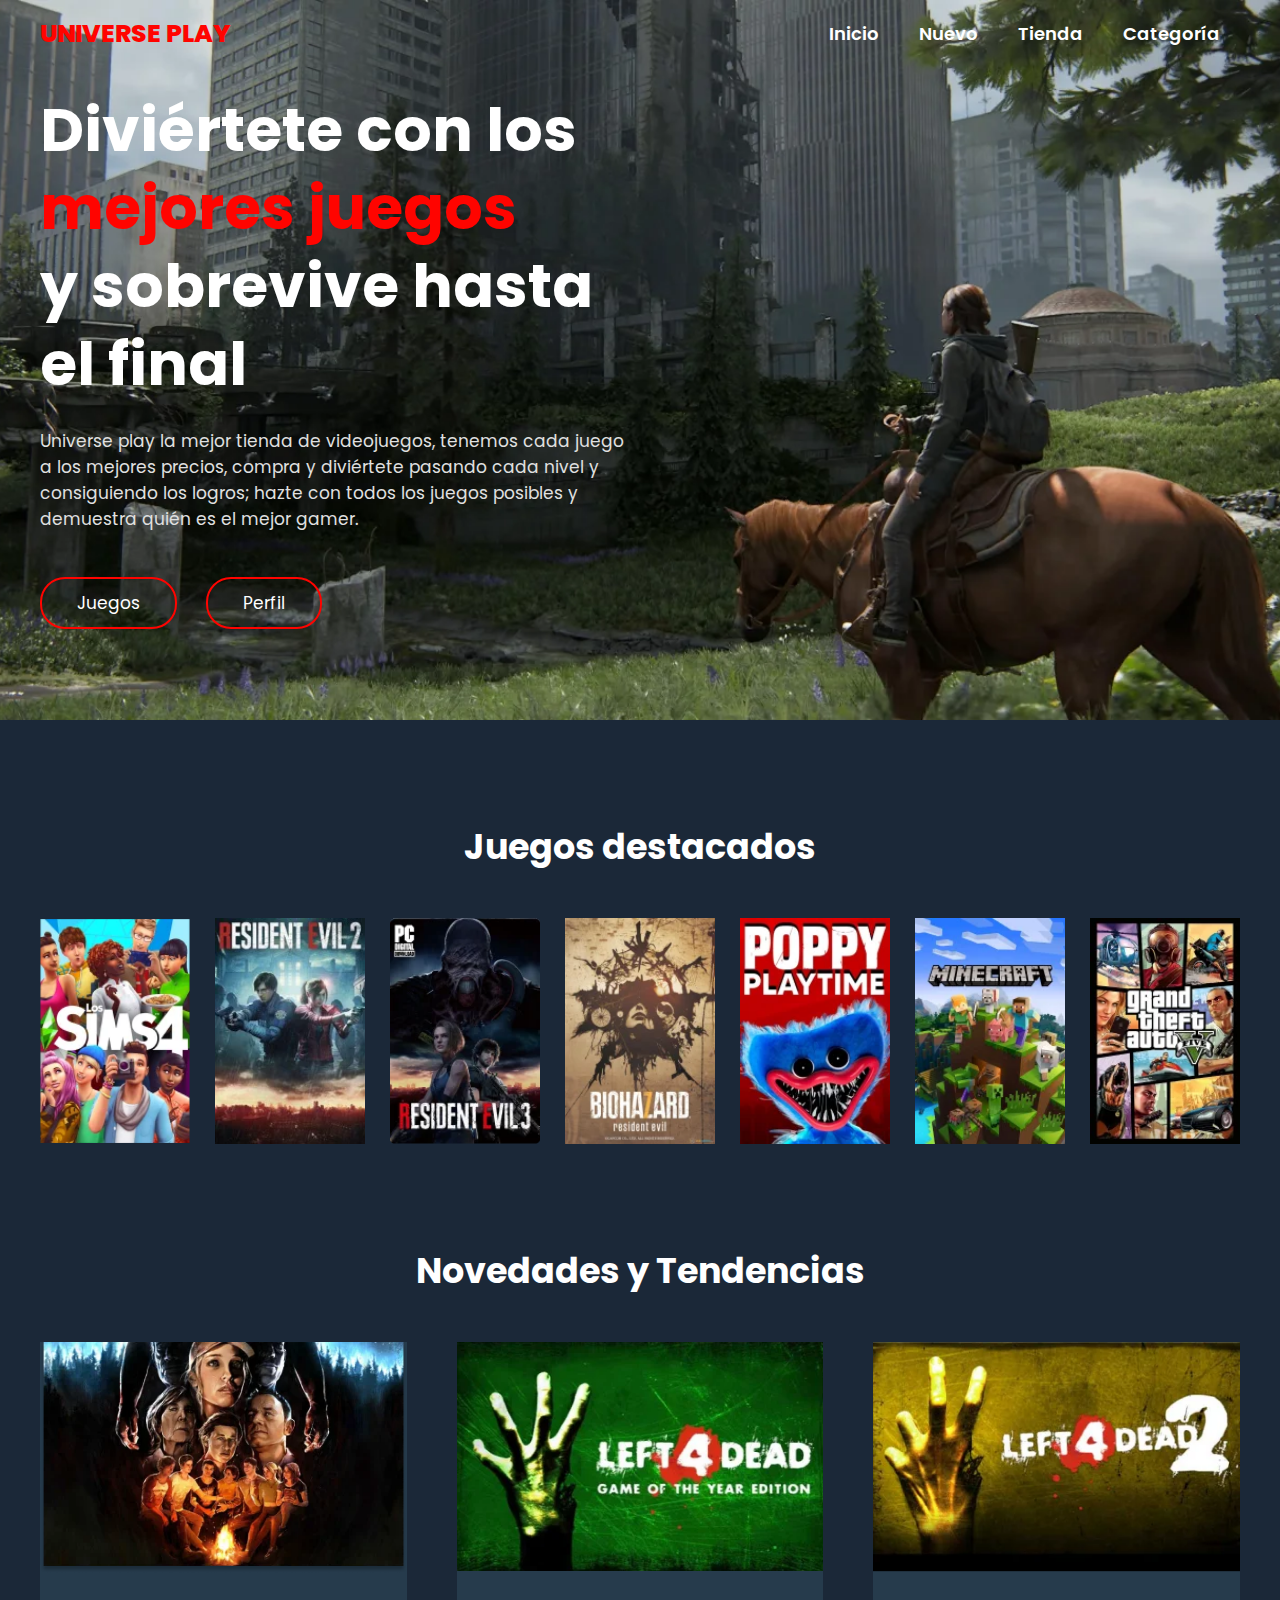
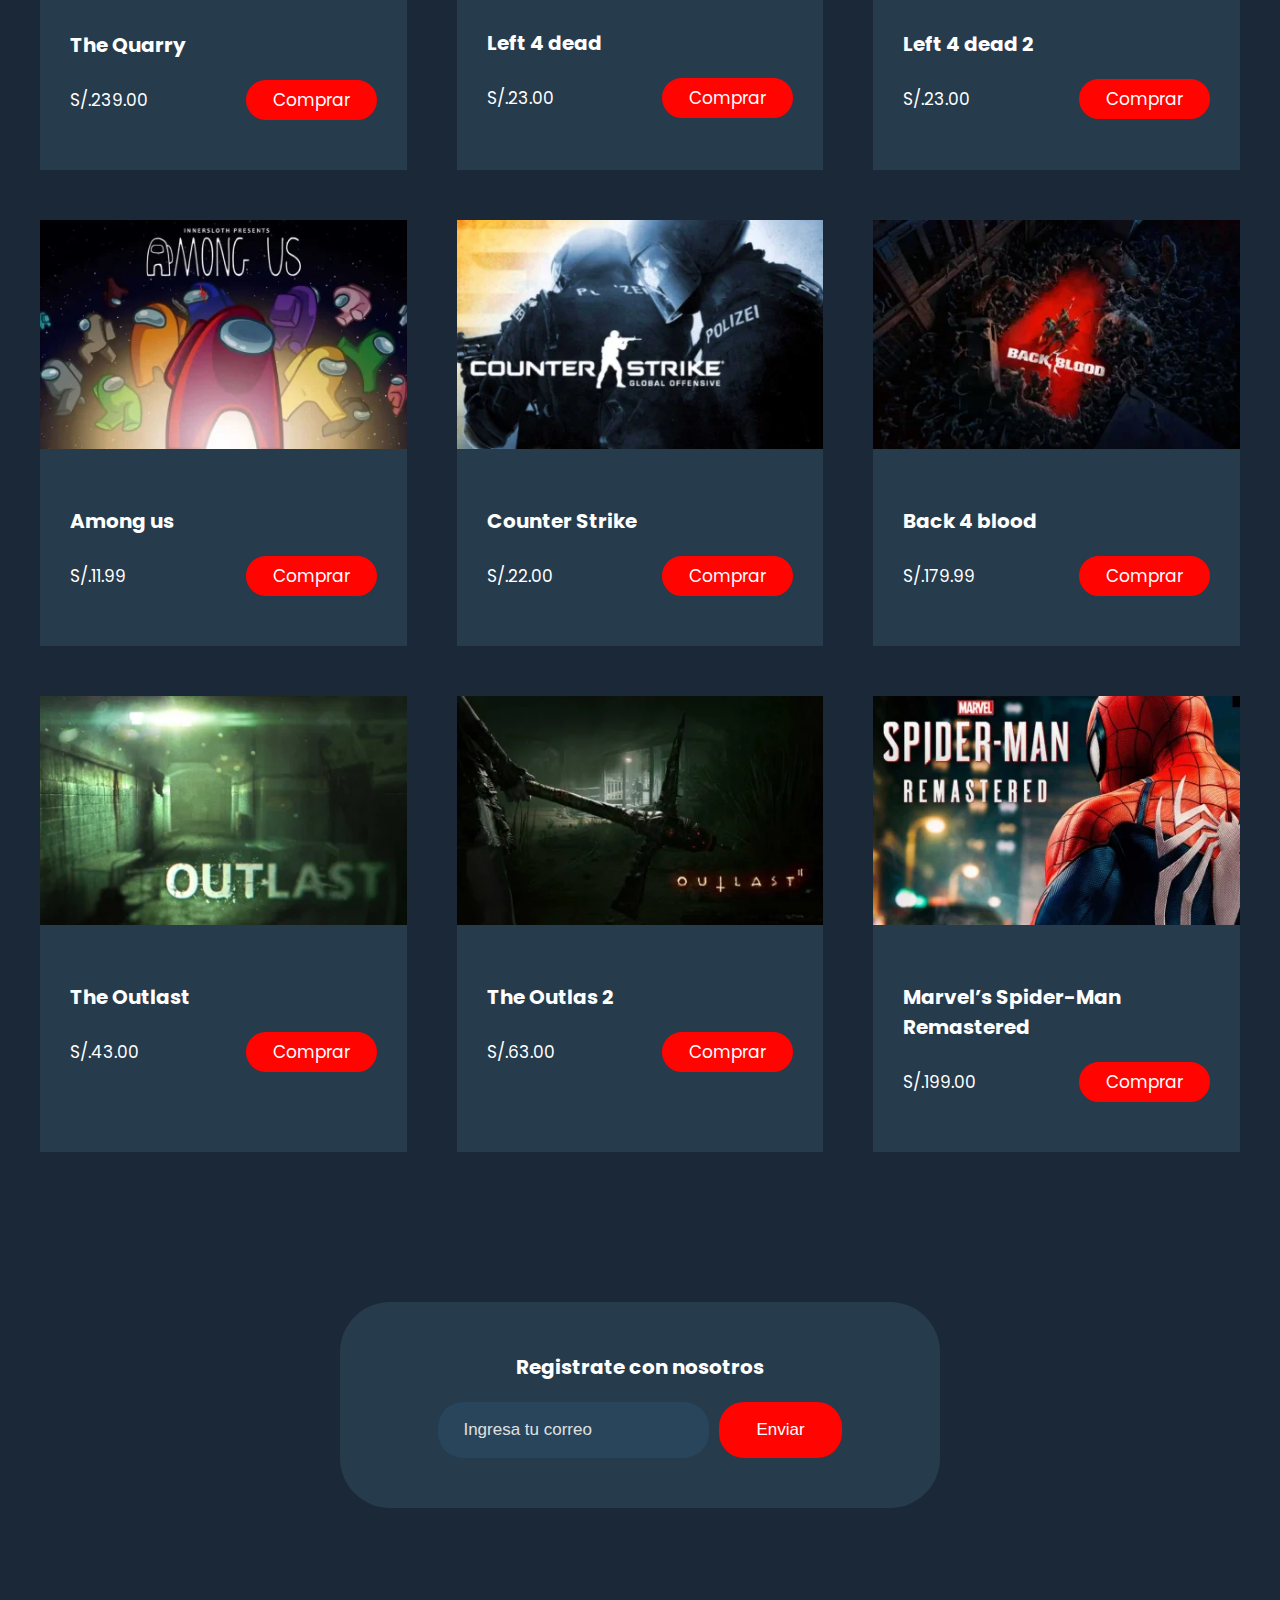
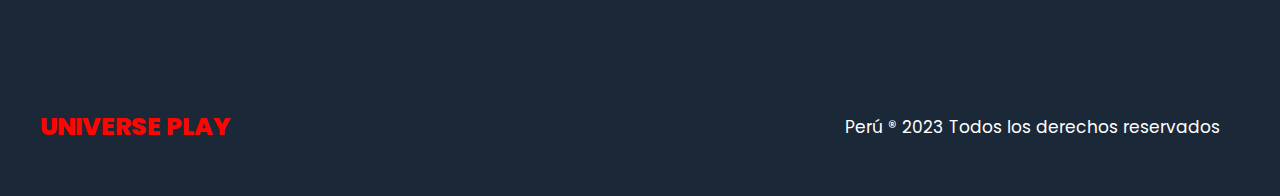
==== index.html @ 7508b54a "nuevo" ====
<!DOCTYPE html>
<html lang="es">
<head>
    <meta charset="UTF-8">
    <meta name="viewport" content="width=device-width, initial-scale=1.0">
    <title>UNIVERSE PLAY</title>
    <meta name="description" content="Universe Play la mejor tienda de videojuegos, tenemos cada juego a los mejores precios, compra y diviértete pasando cada nivel y consiguiendo los logros; hazte con todos los juegos posibles y demuestra quién es el mejor gamer.">
    <link rel="stylesheet" href="style.css">
    <link rel="shortcut icon" href="imagenes/LOGO.ico" type="image/x-icon">
    <script src="https://static.elfsight.com/platform/platform.js" data-use-service-core defer></script>
    <meta name="google-site-verification" content="KgB0uCTA57K8g4gdoCrODsPrzwTUhMM-ln1nJtq9g6k" />
</head>

<body>
    <header class="header">
        <div class="menu container">
            <a href="#" class="logo">UNIVERSE PLAY</a>
            <input type="checkbox" name="" id="menu">
            <label for="menu">
                <img src="imagenes/menu.webp" class="menu-icono" alt="menu">
            </label>
            <nav class="navbar">
                <ul>
                    <li><a href="#">Inicio</a></li>
                    <li><a href="#">Nuevo</a></li>
                    <li><a href="#">Tienda</a></li>
                    <li><a href="#">Categoría</a></li>
                </ul>
            </nav>
        </div>
        <div class="header-content container">
            <div class="header-txt">
                <h1>Diviértete con los<span> mejores juegos</span> <br> y sobrevive hasta el final</h1>
                <p>
                    Universe play la mejor tienda de videojuegos, tenemos cada juego a los mejores precios, compra y diviértete pasando cada nivel y consiguiendo los logros; hazte con todos los juegos posibles y demuestra quién es el mejor gamer.
                </p>
                <div class="butones">
                    <a href="#" class="btn-1">Juegos</a>
                    <a href="#" class="btn-1">Perfil</a>
                </div>
            </div>
        </div>

    </header>

    <section class="popular container">

        <h2>Juegos destacados</h2>

        <div class="popular-content">
            <img src="imagenes/los sims.webp" alt="Los sims">
            <img src="imagenes/resident evil 2.webp" alt="Resident Evil 2">
            <img src="imagenes/resident evil 3.webp" alt="Resident Evil 3">
            <img src="imagenes/resident evil 7.webp" alt="Resident Evil 7">
            <img src="imagenes/poppy play time.webp" alt="Poppy playtime">
            <img src="imagenes/minecraft.webp" alt="Minecraft">
            <img src="imagenes/gta v.webp" alt="Gta V">
        </div>
    </section>

    <main class="product container">

        <h2>Novedades y Tendencias</h2>

        <div class="product-content">

            <div class="product-1">
                <img src="imagenes/the quarry.webp" alt="The Quarry">
                <div class="product-txt">
                    <h3>The Quarry</h3>
                    <div class="price">
                        <p>S/.239.00</p>
                        <a href="#" class="btn-2">Comprar</a>
                    </div>
                </div>
            </div>

            <div class="product-1">
                <img src="imagenes/left 4 dead.webp" alt="Left 4 dead">
                <div class="product-txt">
                    <h3>Left 4 dead</h3>
                    <div class="price">
                        <p>S/.23.00</p>
                        <a href="#" class="btn-2">Comprar</a>
                    </div>
                </div>
            </div>

            <div class="product-1">
                <img src="imagenes/left 4 dead 2.webp" alt="Left 4 dead 2">
                <div class="product-txt">
                    <h3>Left 4 dead 2</h3>
                    <div class="price">
                        <p>S/.23.00</p>
                        <a href="#" class="btn-2">Comprar</a>
                    </div>
                </div>
            </div>

            <div class="product-1">
                <img src="imagenes/Among us.webp" alt="Among Us">
                <div class="product-txt">
                    <h3>Among us</h3>
                    <div class="price">
                        <p>S/.11.99</p>
                        <a href="#" class="btn-2">Comprar</a>
                    </div>
                </div>
            </div>

            <div class="product-1">
                <img src="imagenes/counter strike.webp" alt="CounteR Strike">
                <div class="product-txt">
                    <h3>Counter Strike</h3>
                    <div class="price">
                        <p>S/.22.00</p>
                        <a href="#" class="btn-2">Comprar</a>
                    </div>
                </div>
            </div>

            <div class="product-1">
                <img src="imagenes/back 4 blood.webp" alt="Back 4 Blood">
                <div class="product-txt">
                    <h3>Back 4 blood</h3>
                    <div class="price">
                        <p>S/.179.99</p>
                        <a href="#" class="btn-2">Comprar</a>
                    </div>
                </div>
            </div>

            <div class="product-1">
                <img src="imagenes/outlas.webp" alt="Outlas">
                <div class="product-txt">
                    <h3>The Outlast</h3>
                    <div class="price">
                        <p>S/.43.00</p>
                        <a href="#" class="btn-2">Comprar</a>
                    </div>
                </div>
            </div>

            <div class="product-1">
                <img src="imagenes/outlas 2.webp" alt="Outlas 2">
                <div class="product-txt">
                    <h3>The Outlas 2</h3>
                    <div class="price">
                        <p>S/.63.00</p>
                        <a href="#" class="btn-2">Comprar</a>
                    </div>
                </div>
            </div>

            <div class="product-1">
                <img src="imagenes/spider man.webp" alt="Spider-Man Remastered">
                <div class="product-txt">
                    <h3>Marvel’s Spider-Man Remastered</h3>
                    <div class="price">
                        <p>S/.199.00</p>
                        <a href="#" class="btn-2">Comprar</a>
                    </div>
                </div>
            </div>

        </div>
    </main>

    <section class="contact container">

        <div class="contact-content">
            <h3>Registrate con nosotros</h3>
            <form>
                <input type="email" placeholder="Ingresa tu correo">
                <input type="submit" class="btn-3" value="Enviar">
            </form>
        </div>

    </section>

    <footer class="footer container">

        <div class="link">
            <a href="#" class="logo">UNIVERSE PLAY</a>
        </div>

        <div class="link">
            <ul>
                <li><a href="#">Perú ® 2023 Todos los derechos reservados</a></li>
            </ul>
        </div>

    </footer>

</body>
</html>
---- style.css ----
@import url('https://fonts.googleapis.com/css2?family=Inter:wght@800&family=Poppins:wght@400;500;700;800&display=swap');

* {
    margin: 0;
    padding: 0;
    box-sizing: border-box;
    text-decoration: none;
    list-style: none;
}

body {
    font-family: 'Poppins', sans-serif;
    background-color: #1b2838;
}

img {
    max-width: 100%;
}

.container {
    max-width: 1200px;
    margin: 0 auto;
}

.header {
    background-image: url(imagenes/principal.webp);
    background-position: center center;
    background-repeat: no-repeat;
    background-size: cover;
    display: flex;
    align-items: center;
    min-height: 80vh;
    padding: 80px 0;
}

.menu {
    position: absolute;
    top: 0;
    left: 0;
    right: 0;
    display: flex;
    align-items: center;
    justify-content: space-between;
}

.logo {
    color: #ff0400;
    font-size: 25px;
    font-weight: 800;
    text-transform: uppercase;
}

.menu .navbar ul li {
    position: relative;
    float: left;
}

.menu .navbar ul li a {
    font-size: 18px;
    padding: 20px;
    color: white;
    font-weight: 600;
    display: block;
}

.menu .navbar ul li a:hover {
    color: #ff0400;
}

#menu {
    display: none;
}

.menu-icono {
    width: 25px;
}

.menu label {
    cursor: pointer;
    display: none;
}

.header-content {
    display: flex;
}

.header-txt {
    flex-basis: 50%;
}

.header-txt h1 {
    font-size: 60px;
    color: white;
    line-height: 1.3;
    margin-bottom: 25px;
}

.header-txt span {
    color: #ff0400;
}

.header-txt p {
    font-size: 17px;
    color: #e0e0e0;
    margin-bottom: 45px;
}

.butons {
    display: flex;
}

.btn-1, .btn-2, .btn-3 {
    display: inline-block;
    padding: 11px 35px;
    border: 2px solid #ff0400;
    border-radius: 25px;
    margin-right: 25px;
    font-size: 17px;
    color: white;
}

.btn-1:hover {
    background-color: #ff0400;
}

.popular {
    padding: 100px 0;
    text-align: center;
}

h2 {
    color: white;
    font-size: 35px;
    margin-bottom: 45px;
    text-align: center;
}

.popular-content {
    display: flex;
    justify-content: space-between;
    
}

.popular-content img {
    width: 150px;
}

.product-content {
    display: grid;
    grid-template-columns: repeat(3, 1fr);
    gap: 50px;
}

.product-1 {
    background-color: #263b4c;
}

.product-txt {
    padding: 50px 30px;
}

h3 {
    font-size: 20px;
    color: white;
    margin-bottom: 20px;
}

.price {
    display: flex;
    justify-content: space-between;
    align-items: center;
}

.price p {
    font-size: 17px;
    color: white;
}

.btn-2 {
    padding: 5px 25px;
    background-color: #ff0400;
    margin-right: 0;
}

.contact {
    padding: 150px 300px;
}

.contact-content {
    background-color: #263b4c;
    text-align: center;
    padding: 50px;
    border-radius: 50px;
}

form {
    display: flex;
    justify-content: center;
    margin-top: 20px;
}

input {
    padding: 18px 25px;
    background-color: #29455b;
    border: 0;
    border-radius: 25px;
    outline: none;
    margin-right: 10px;
    color: white;
    font-size: 17px;
}

::placeholder {
    color: #E0E0E0;
    font-size: 17px; 
}

.btn-3 {
    background-color: #ff0400;
    cursor: pointer;
    margin-right: 0;
}

.footer {
    display: flex;
    justify-content: space-between;
    align-items: center;
    padding: 50px 0;
}

.link ul {
    display: flex;
}

.link ul li > a {
    font-size: 17px;
    color: white;
    margin-right: 20px;
}

.link ul li > a:hover {
    color: #29455b;
}

@media (max-width: 991px) {

    .menu {
        padding: 20px;
    }

    .menu label {
        display: initial;
    }

    .menu .navbar {
        position: absolute;
        top: 100%;
        left: 0;
        right: 0;
        background-color: #29455b;
        display: none;
    }

    .menu .navbar ul li a:hover {
        color: #1B1726;
    }

    .menu .navbar ul li {
        width: 100%;
    }

    #menu:checked ~ .navbar {
        display: initial;
    }

    .header {
        min-height: 0vh;
        padding: 80px 30px 50px 30px;
    }

    .header-txt {
        text-align: center;
        flex-basis: 100%;
    }

    .header-txt h1 {
        font-size: 50px;
        margin-bottom: 15px;
    }

    .butons {
        justify-content: center;
    }

    .btn-1:last-of-type {
        margin-right: 0;
    }

    .popular {
        display: none;
    }

    .product {
        padding: 30px;
    }

    .product-content {
        grid-template-columns: repeat(1,1fr);
        gap: 30px;
    }

    .product-1 img {
        width: 100%;
    }

    .contact {
        padding: 30px;
    }

    form {
        flex-direction: column;
    }

    input {
        margin: 0 0 20px 0;
    }

    .footer {
        flex-direction: column;
        text-align: center;
    }

    .link ul {
        margin-top: 20px;
    }
}
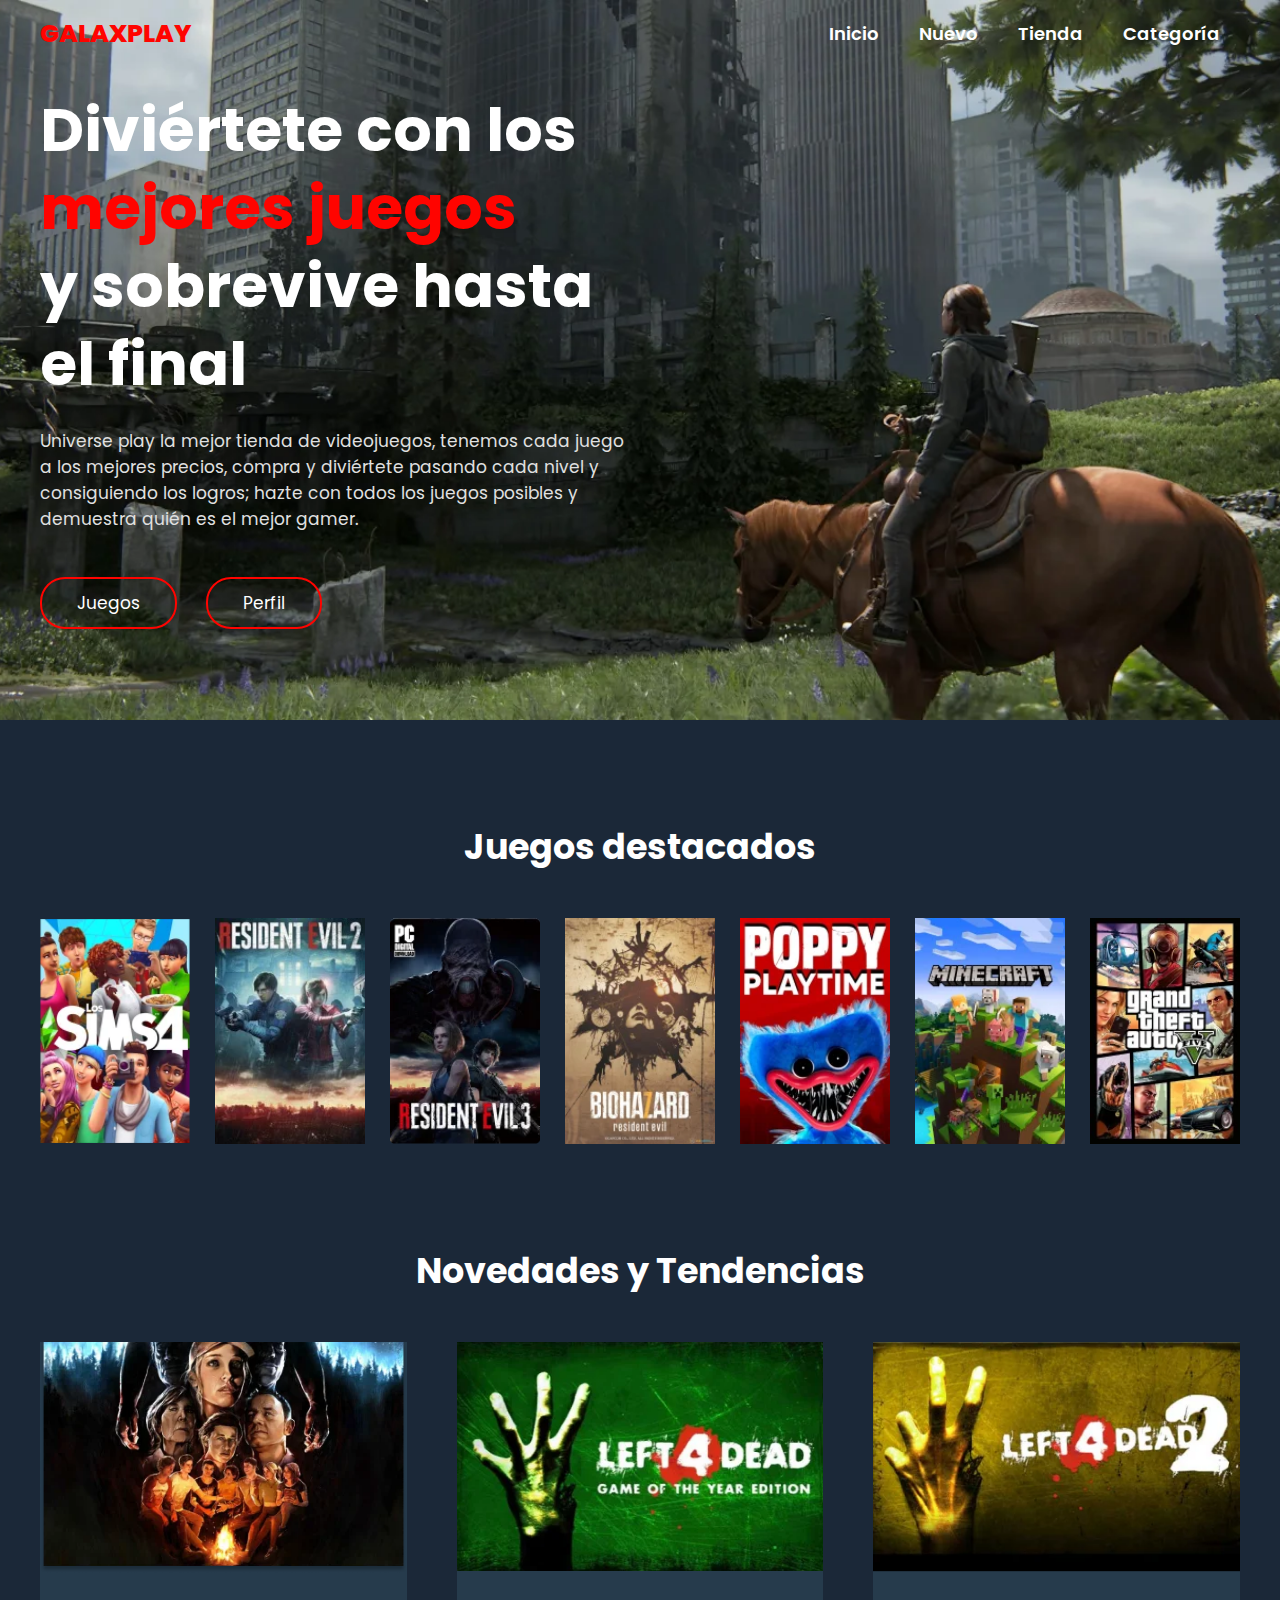
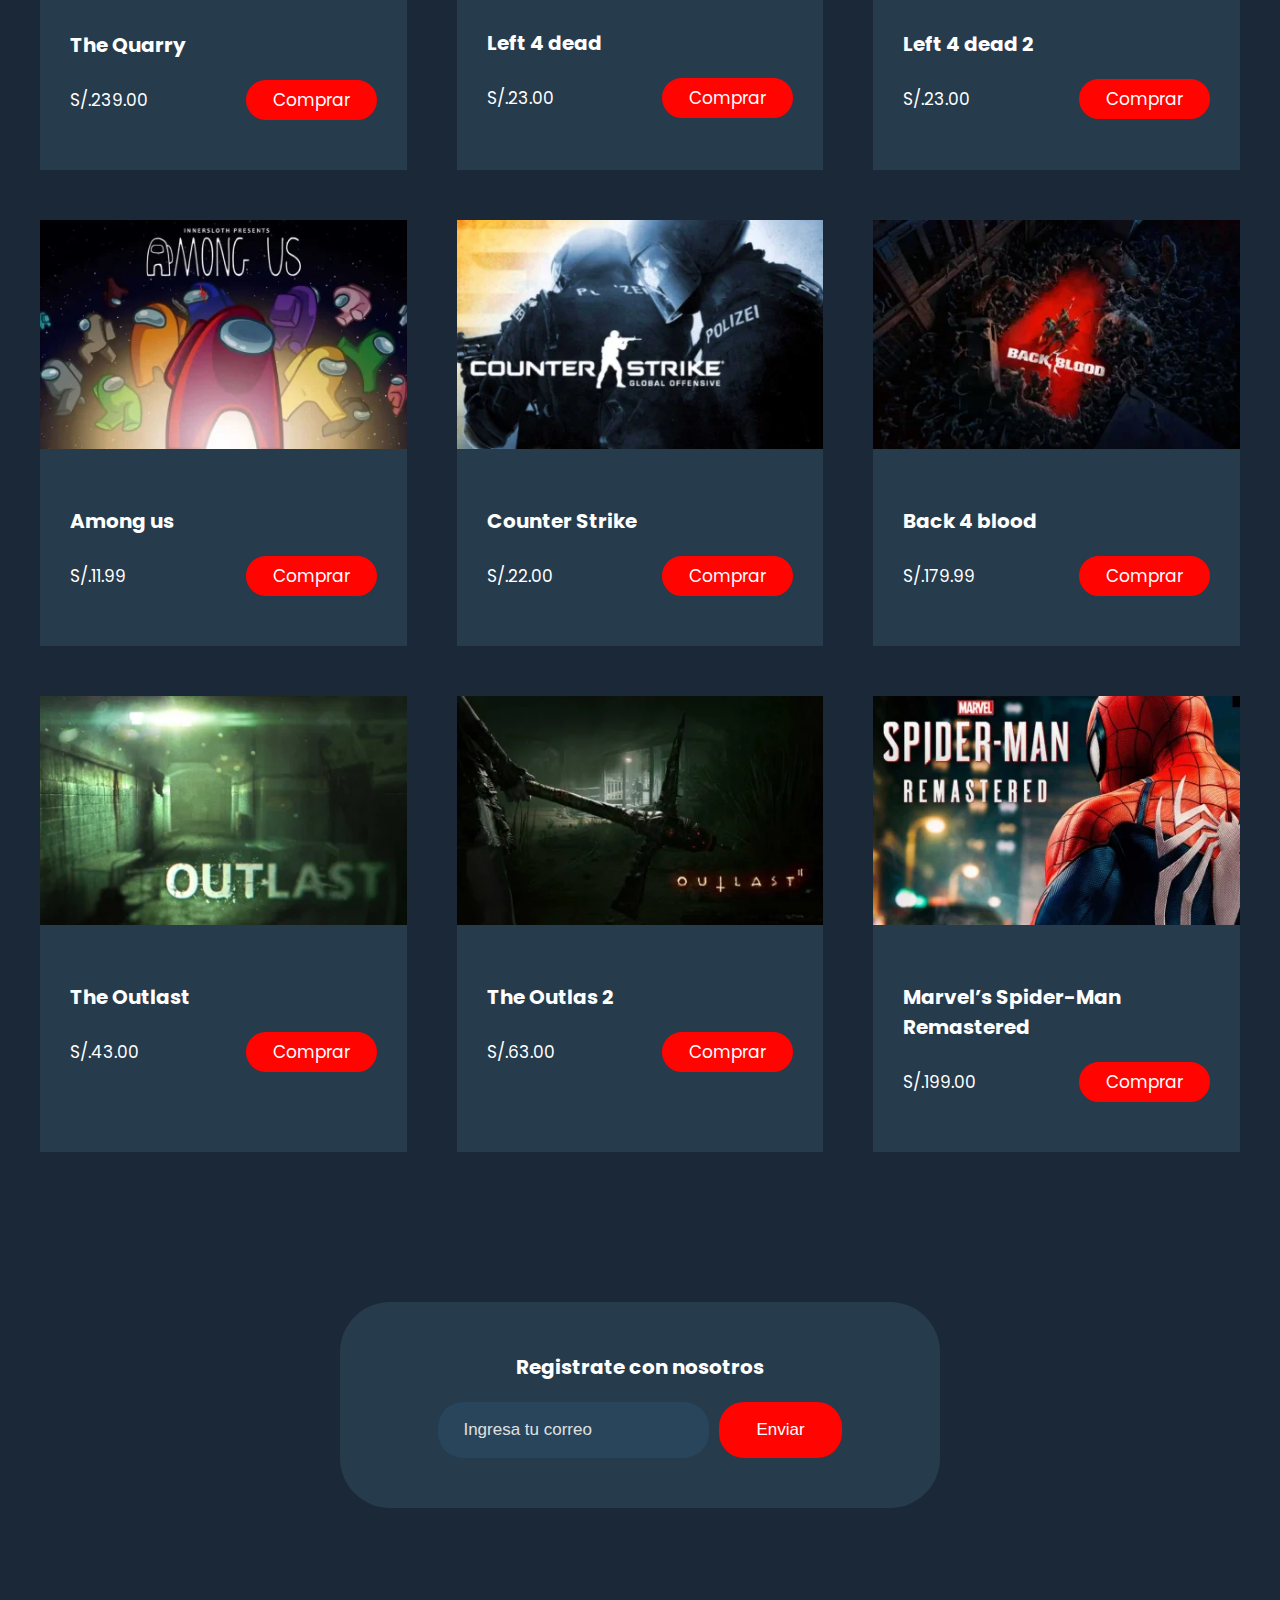
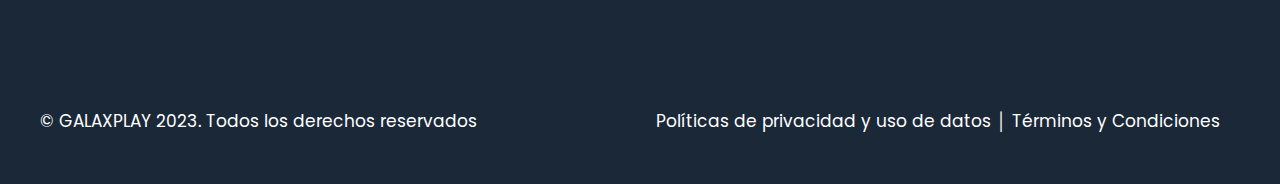
==== commit bac5d69f: "Add files via upload" ====
--- a/index.html
+++ b/index.html
@@ -3,18 +3,35 @@
 <head>
     <meta charset="UTF-8">
     <meta name="viewport" content="width=device-width, initial-scale=1.0">
-    <title>UNIVERSE PLAY</title>
+    <title>GALAXPLAY</title>
     <meta name="description" content="Universe Play la mejor tienda de videojuegos, tenemos cada juego a los mejores precios, compra y diviértete pasando cada nivel y consiguiendo los logros; hazte con todos los juegos posibles y demuestra quién es el mejor gamer.">
     <link rel="stylesheet" href="style.css">
     <link rel="shortcut icon" href="imagenes/LOGO.ico" type="image/x-icon">
     <script src="https://static.elfsight.com/platform/platform.js" data-use-service-core defer></script>
     <meta name="google-site-verification" content="KgB0uCTA57K8g4gdoCrODsPrzwTUhMM-ln1nJtq9g6k" />
+
+    <meta property="og:site_name" content="UNIVERSE PLAY">
+    <meta property="og:title" content="UNIVERSE PLAY">
+    <meta property="og:description" content="Universe Play la mejor tienda de videojuegos, compra y diviértete pasando cada nivel y consiguiendo los logros; hazte con todos los juegos posibles y demuestra quién es el mejor gamer.">
+    <meta property="og:type" content="website">
+    <meta property="og:url" content="https://juan18sanchez.github.io">
+    <meta property="og:image" content="file:///D:/Videojuegos%20Pagina%20Web%20-%20Seminario/imagenes/principal.webp">
+
+     <!-- Google tag (gtag.js) -->
+    <script async src="https://www.googletagmanager.com/gtag/js?id=G-LW2QYGBDC4"></script>
+    <script>
+        window.dataLayer = window.dataLayer || [];
+        function gtag(){dataLayer.push(arguments);}
+        gtag('js', new Date());
+
+        gtag('config', 'G-LW2QYGBDC4');
+    </script>
 </head>
 
 <body>
     <header class="header">
         <div class="menu container">
-            <a href="#" class="logo">UNIVERSE PLAY</a>
+            <a href="#" class="logo">GALAXPLAY</a>
             <input type="checkbox" name="" id="menu">
             <label for="menu">
                 <img src="imagenes/menu.webp" class="menu-icono" alt="menu">
@@ -22,9 +39,9 @@
             <nav class="navbar">
                 <ul>
                     <li><a href="#">Inicio</a></li>
-                    <li><a href="#">Nuevo</a></li>
-                    <li><a href="#">Tienda</a></li>
-                    <li><a href="#">Categoría</a></li>
+                    <li><a href="paginas/nuevo.html">Nuevo</a></li>
+                    <li><a href="paginas/tienda.html">Tienda</a></li>
+                    <li><a href="paginas/categoria.html">Categoría</a></li>
                 </ul>
             </nav>
         </div>
@@ -181,12 +198,14 @@
     <footer class="footer container">
 
         <div class="link">
-            <a href="#" class="logo">UNIVERSE PLAY</a>
+            <ul>
+                <li><a href="#">© GALAXPLAY 2023. Todos los derechos reservados</li>
+            </ul>        
         </div>
 
         <div class="link">
             <ul>
-                <li><a href="#">Perú ® 2023 Todos los derechos reservados</a></li>
+                <li><a href="#">Políticas de privacidad y uso de datos │ Términos y Condiciones</a></li>
             </ul>
         </div>
 
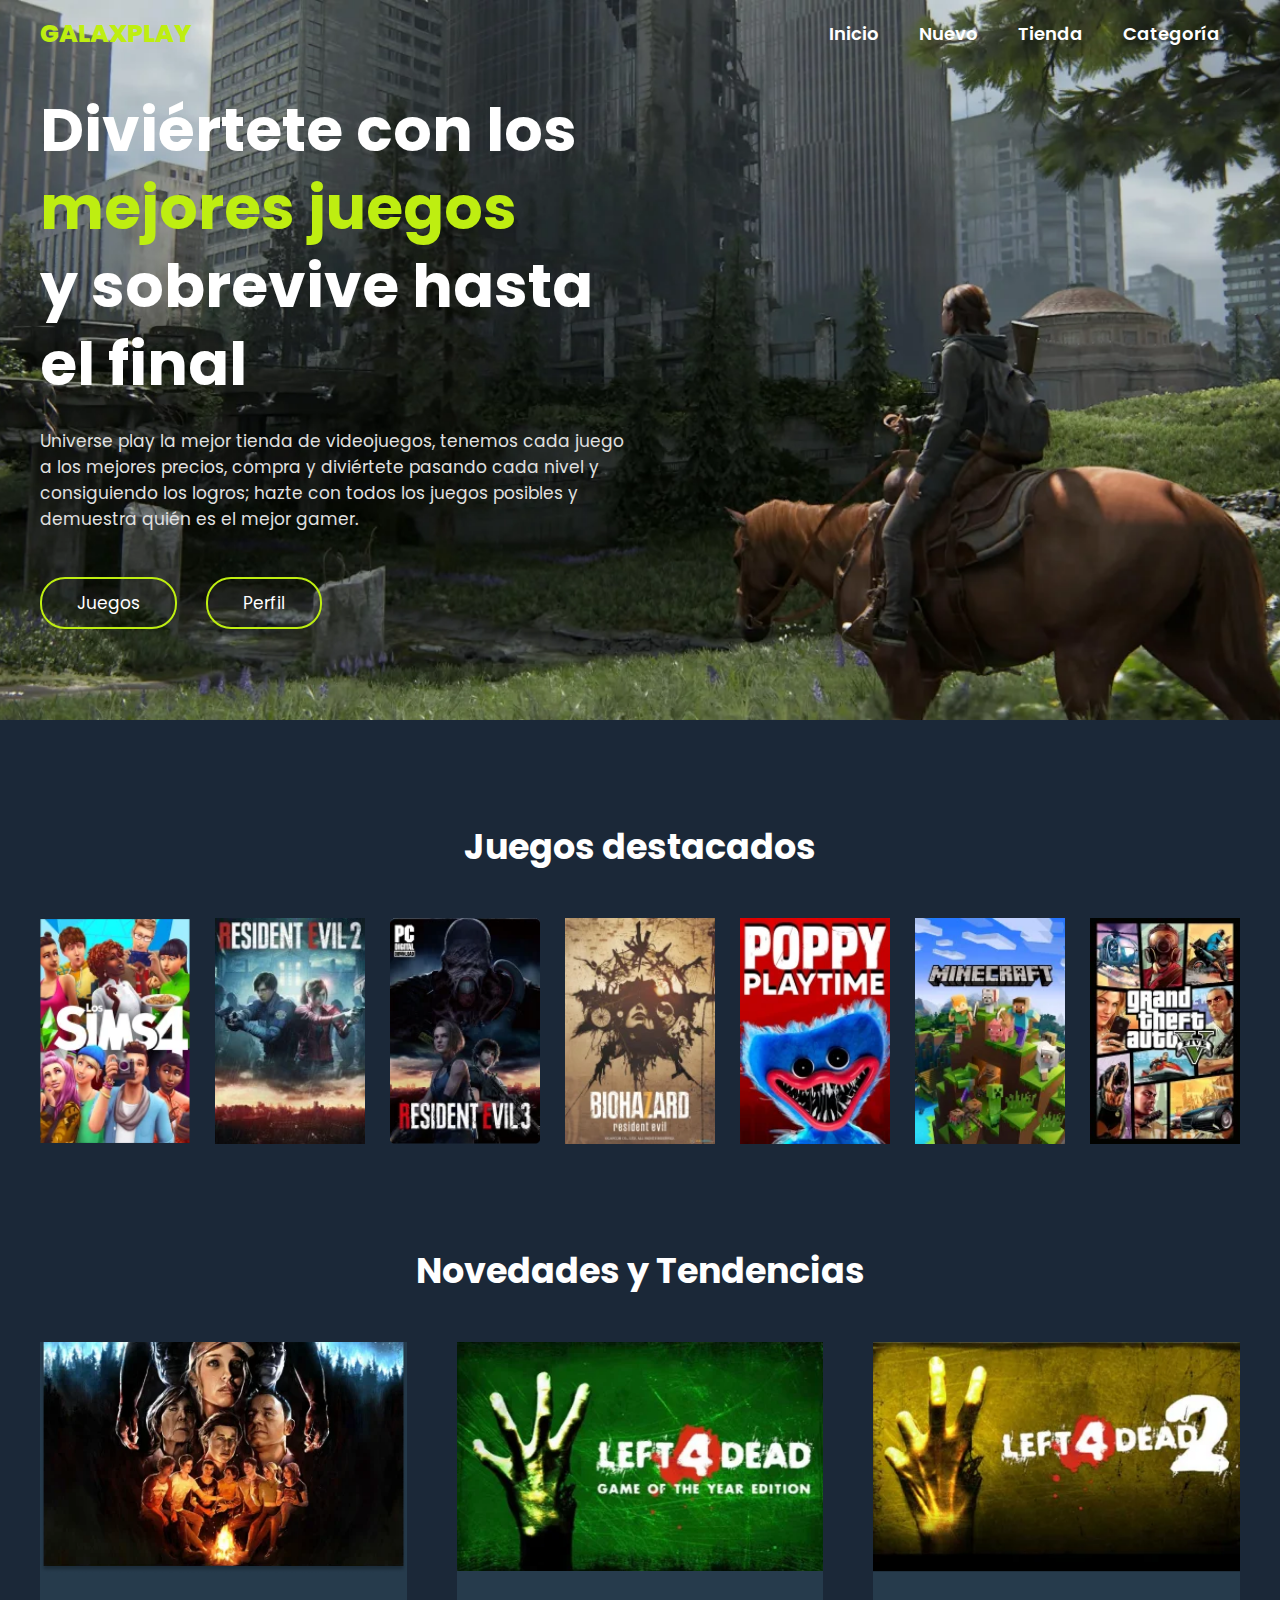
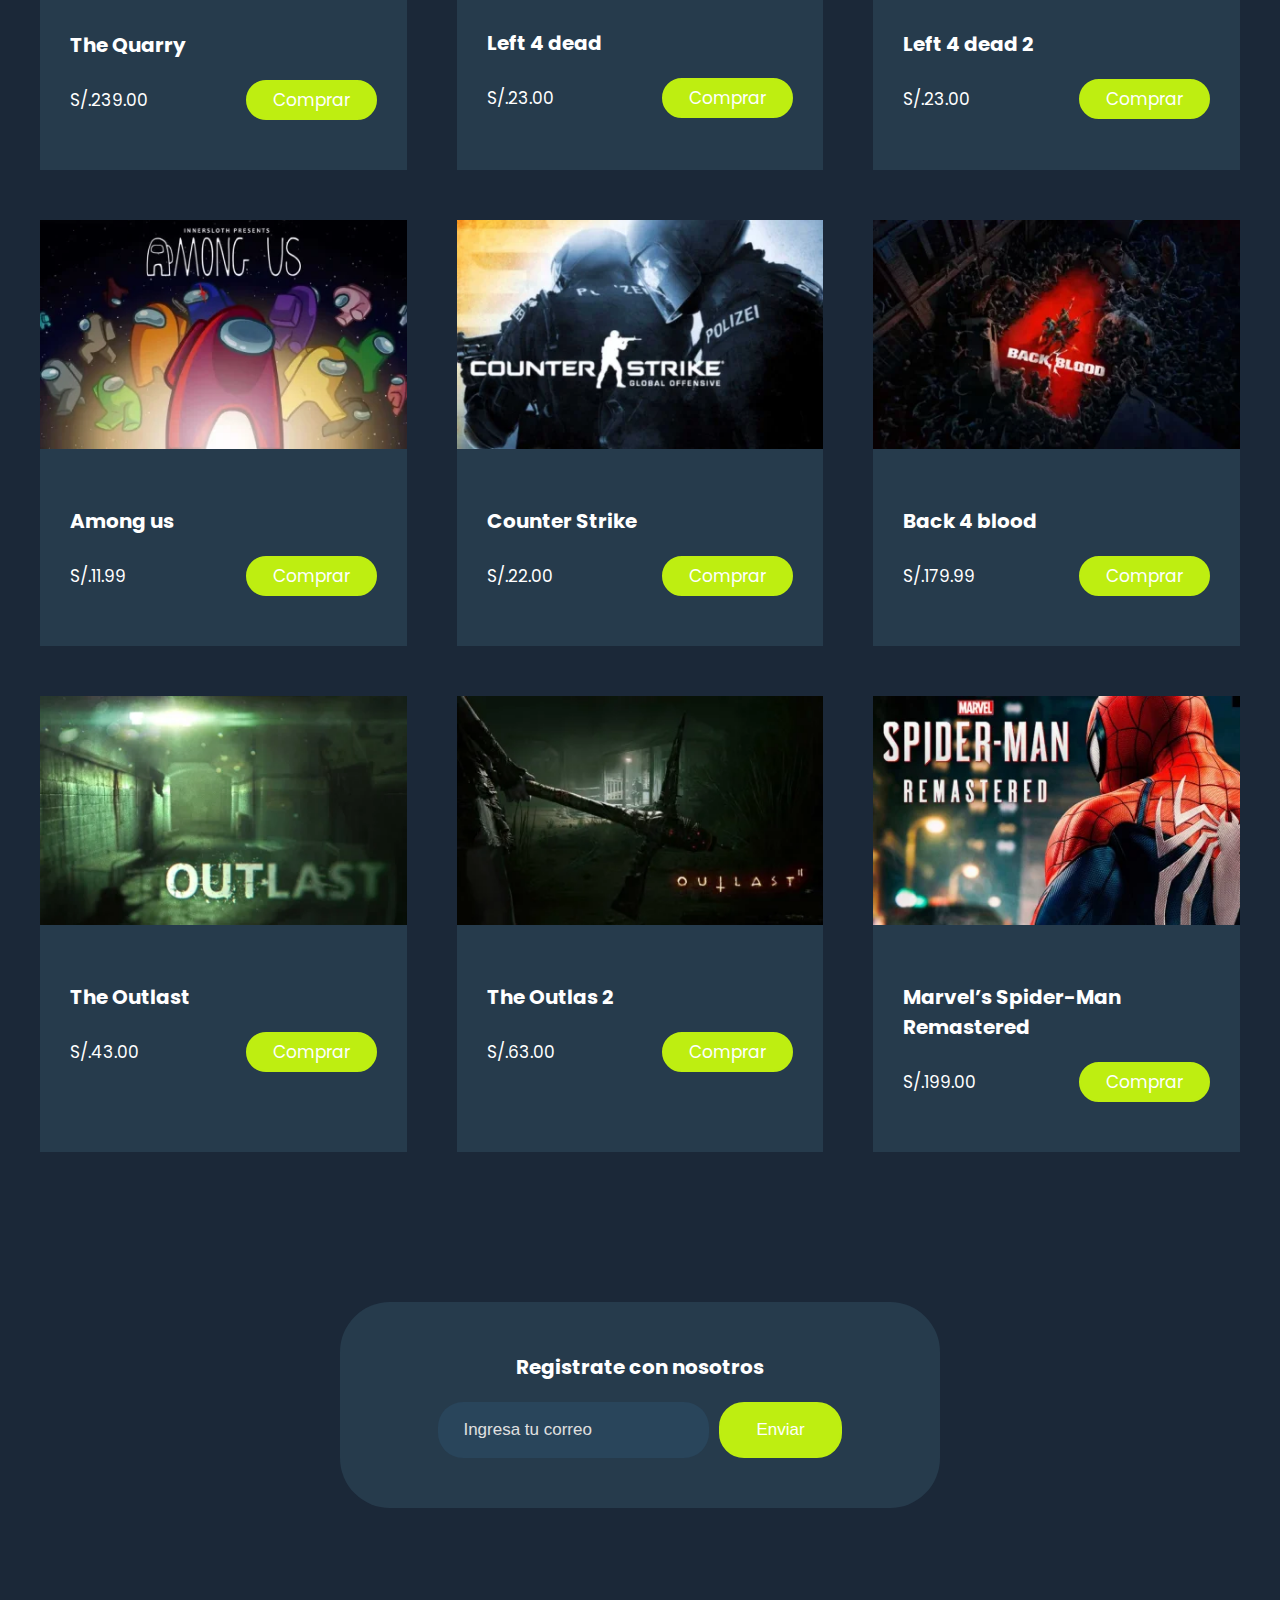
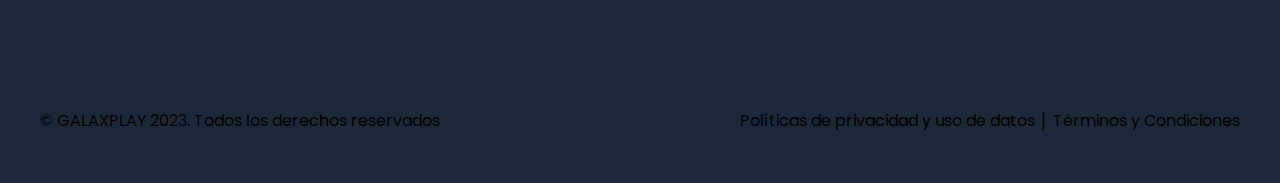
==== commit a1f0cd2a: "Add files via upload" ====
--- a/index.html
+++ b/index.html
@@ -4,19 +4,21 @@
     <meta charset="UTF-8">
     <meta name="viewport" content="width=device-width, initial-scale=1.0">
     <title>GALAXPLAY</title>
-    <meta name="description" content="Universe Play la mejor tienda de videojuegos, tenemos cada juego a los mejores precios, compra y diviértete pasando cada nivel y consiguiendo los logros; hazte con todos los juegos posibles y demuestra quién es el mejor gamer.">
+    <meta name="description" content="GALAXPLAY la mejor tienda de videojuegos, tenemos cada juego a los mejores precios, compra y diviértete pasando cada nivel y consiguiendo los logros; hazte con todos los juegos posibles y demuestra quién es el mejor gamer.">
     <link rel="stylesheet" href="style.css">
     <link rel="shortcut icon" href="imagenes/LOGO.ico" type="image/x-icon">
     <script src="https://static.elfsight.com/platform/platform.js" data-use-service-core defer></script>
     <meta name="google-site-verification" content="KgB0uCTA57K8g4gdoCrODsPrzwTUhMM-ln1nJtq9g6k" />
 
-    <meta property="og:site_name" content="UNIVERSE PLAY">
-    <meta property="og:title" content="UNIVERSE PLAY">
-    <meta property="og:description" content="Universe Play la mejor tienda de videojuegos, compra y diviértete pasando cada nivel y consiguiendo los logros; hazte con todos los juegos posibles y demuestra quién es el mejor gamer.">
+    <meta property="og:site_name" content="GALAXPLAY">
+    <meta property="og:title" content="GALAXPLAY">
+    <meta property="og:description" content="GALAXPLAY la mejor tienda de videojuegos, compra y diviértete pasando cada nivel y consiguiendo los logros; hazte con todos los juegos posibles y demuestra quién es el mejor gamer.">
     <meta property="og:type" content="website">
     <meta property="og:url" content="https://juan18sanchez.github.io">
     <meta property="og:image" content="file:///D:/Videojuegos%20Pagina%20Web%20-%20Seminario/imagenes/principal.webp">
 
+    <meta name="keywords" content="videojuegos, tienda, compras de juegos, juego de accionn, juego de terror, juego de zombis, GALAXPLAY, ">
+    <meta name="description" content="GALAXPLAY la mejor tienda de videojuegos, compra y diviértete pasando cada nivel y consiguiendo los logros; hazte con todos los juegos posibles y demuestra quién es el mejor gamer.">
      <!-- Google tag (gtag.js) -->
     <script async src="https://www.googletagmanager.com/gtag/js?id=G-LW2QYGBDC4"></script>
     <script>
@@ -198,15 +200,11 @@
     <footer class="footer container">
 
         <div class="link">
-            <ul>
-                <li><a href="#">© GALAXPLAY 2023. Todos los derechos reservados</li>
-            </ul>        
+            <P>© GALAXPLAY 2023. Todos los derechos reservados</P>
         </div>
 
         <div class="link">
-            <ul>
-                <li><a href="#">Políticas de privacidad y uso de datos │ Términos y Condiciones</a></li>
-            </ul>
+                <P>Políticas de privacidad y uso de datos │ Términos y Condiciones</P>
         </div>
 
     </footer>
--- a/style.css
+++ b/style.css
@@ -44,7 +44,7 @@
 }
 
 .logo {
-    color: #ff0400;
+    color: #beee11;
     font-size: 25px;
     font-weight: 800;
     text-transform: uppercase;
@@ -64,7 +64,7 @@
 }
 
 .menu .navbar ul li a:hover {
-    color: #ff0400;
+    color: #beee11;
 }
 
 #menu {
@@ -96,7 +96,7 @@
 }
 
 .header-txt span {
-    color: #ff0400;
+    color: #beee11;
 }
 
 .header-txt p {
@@ -112,15 +112,15 @@
 .btn-1, .btn-2, .btn-3 {
     display: inline-block;
     padding: 11px 35px;
-    border: 2px solid #ff0400;
+    border: 2px solid #beee11;
     border-radius: 25px;
-    margin-right: 25px;
+    margin-right: 25px; 
     font-size: 17px;
     color: white;
 }
 
 .btn-1:hover {
-    background-color: #ff0400;
+    background-color: #beee11;
 }
 
 .popular {
@@ -178,7 +178,7 @@
 
 .btn-2 {
     padding: 5px 25px;
-    background-color: #ff0400;
+    background-color: #beee11;
     margin-right: 0;
 }
 
@@ -216,7 +216,7 @@
 }
 
 .btn-3 {
-    background-color: #ff0400;
+    background-color: #beee11;
     cursor: pointer;
     margin-right: 0;
 }
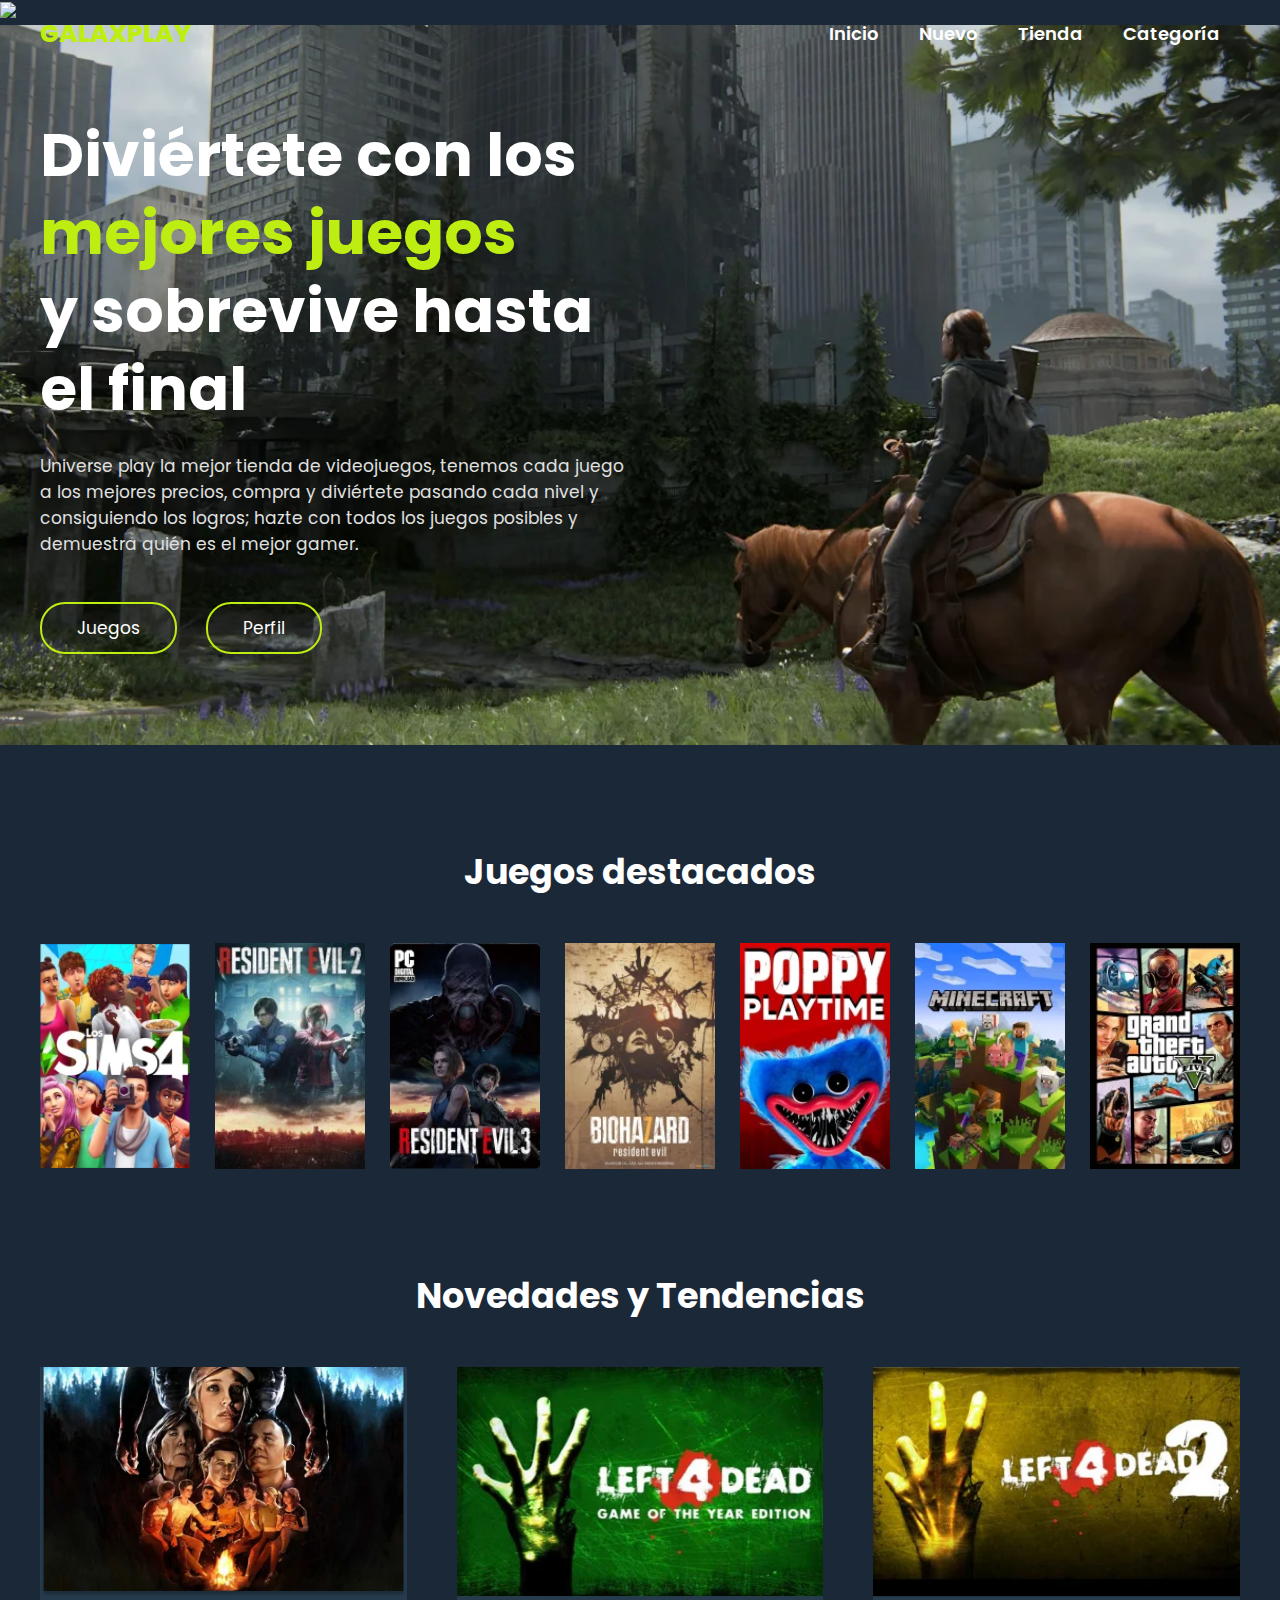
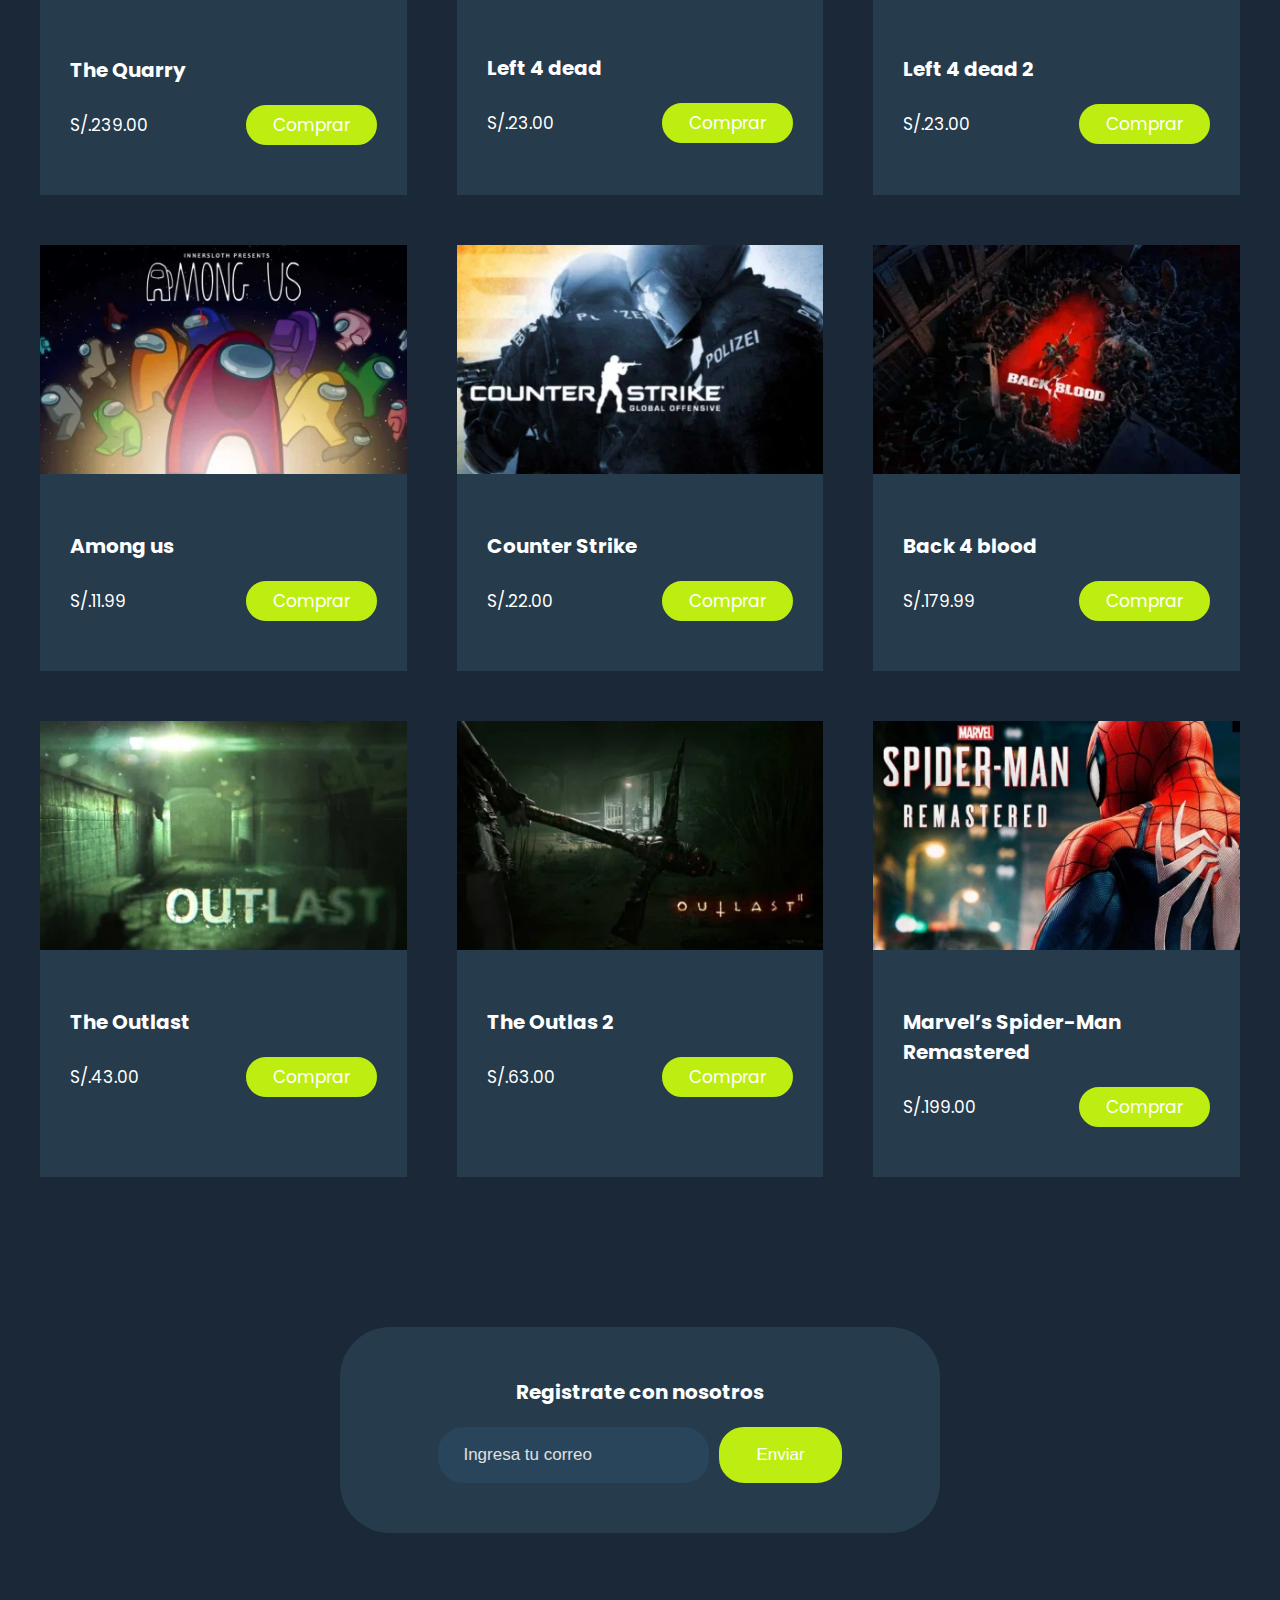
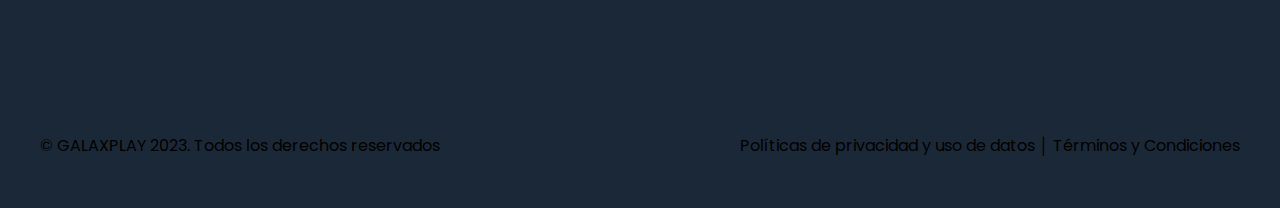
==== commit 1f99daea: "link index.html" ====
--- a/index.html
+++ b/index.html
@@ -1,7 +1,25 @@
 <!DOCTYPE html>
 <html lang="es">
 <head>
+   <!-- Meta Pixel Code -->
+<script>
+!function(f,b,e,v,n,t,s)
+{if(f.fbq)return;n=f.fbq=function(){n.callMethod?
+n.callMethod.apply(n,arguments):n.queue.push(arguments)};
+if(!f._fbq)f._fbq=n;n.push=n;n.loaded=!0;n.version='2.0';
+n.queue=[];t=b.createElement(e);t.async=!0;
+t.src=v;s=b.getElementsByTagName(e)[0];
+s.parentNode.insertBefore(t,s)}(window, document,'script',
+'https://connect.facebook.net/en_US/fbevents.js');
+fbq('init', '1054780045705241');
+fbq('track', 'PageView');
+</script>
+<noscript><img height="1" width="1" style="display:none"
+src="https://www.facebook.com/tr?id=1054780045705241&ev=PageView&noscript=1"
+/></noscript>
+<!-- End Meta Pixel Code -->
     <meta charset="UTF-8">
+   <img src="https://tracker.metricool.com/c3po.jpg?hash=5c18304893e55e5f665b25233bcfd8e3"/>
     <meta name="viewport" content="width=device-width, initial-scale=1.0">
     <title>GALAXPLAY</title>
     <meta name="description" content="GALAXPLAY la mejor tienda de videojuegos, tenemos cada juego a los mejores precios, compra y diviértete pasando cada nivel y consiguiendo los logros; hazte con todos los juegos posibles y demuestra quién es el mejor gamer.">
@@ -9,7 +27,8 @@
     <link rel="shortcut icon" href="imagenes/LOGO.ico" type="image/x-icon">
     <script src="https://static.elfsight.com/platform/platform.js" data-use-service-core defer></script>
     <meta name="google-site-verification" content="KgB0uCTA57K8g4gdoCrODsPrzwTUhMM-ln1nJtq9g6k" />
-
+    <script async src="https://pagead2.googlesyndication.com/pagead/js/adsbygoogle.js?client=ca-pub-7116258359566537"
+    crossorigin="anonymous"></script>
     <meta property="og:site_name" content="GALAXPLAY">
     <meta property="og:title" content="GALAXPLAY">
     <meta property="og:description" content="GALAXPLAY la mejor tienda de videojuegos, compra y diviértete pasando cada nivel y consiguiendo los logros; hazte con todos los juegos posibles y demuestra quién es el mejor gamer.">
